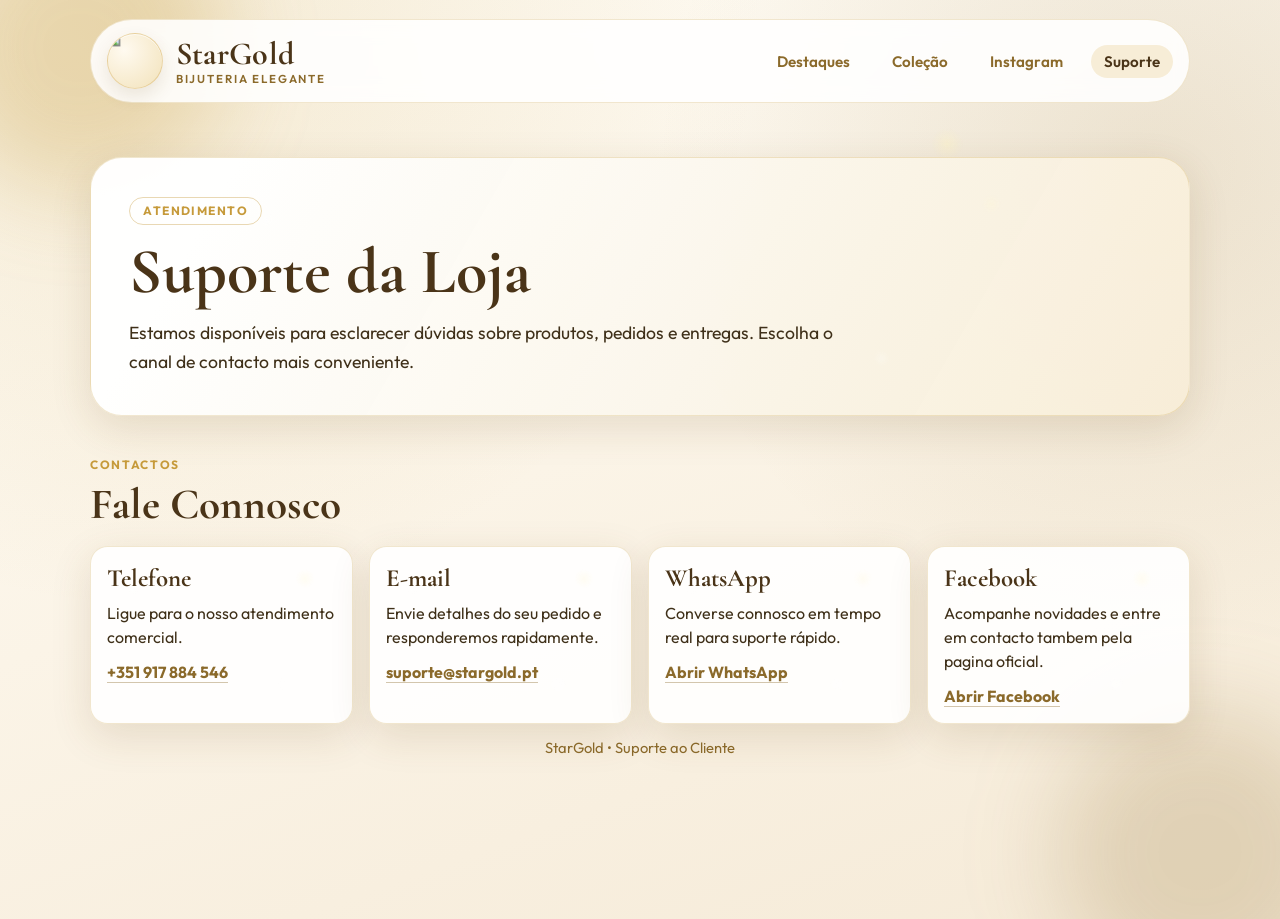
==== support.html @ 159c4df0 "Add files via upload" ====
<!doctype html>
<html lang="pt">
  <head>
    <meta charset="UTF-8" />
    <meta name="viewport" content="width=device-width, initial-scale=1.0" />
    <title>Suporte | StarGold</title>
    <meta
      name="description"
      content="Página de suporte da loja StarGold com telefone, e-mail e WhatsApp."
    />
    <link rel="preconnect" href="https://fonts.googleapis.com" />
    <link rel="preconnect" href="https://fonts.gstatic.com" crossorigin />
    <link
      href="https://fonts.googleapis.com/css2?family=Cormorant+Garamond:wght@500;600;700&family=Outfit:wght@300;400;500;600;700&display=swap"
      rel="stylesheet"
    />
    <link rel="stylesheet" href="styles.css" />
  </head>
  <body>
    <div class="ambient-glow ambient-one"></div>
    <div class="ambient-glow ambient-two"></div>

    <header class="topbar">
      <a class="logo" href="index.html" aria-label="StarGold">
        <span class="logo-mark" aria-hidden="true">
          <img class="logo-image" src="img/logo.png" alt="" />
        </span>
        <span class="logo-text">
          <span class="logo-wordmark">StarGold</span>
          <span class="logo-subtitle">Bijuteria elegante</span>
        </span>
      </a>
      <nav>
        <ul class="menu">
          <li><a href="index.html#destaques">Destaques</a></li>
          <li><a href="index.html#colecao">Coleção</a></li>
          <li><a href="index.html#instagram">Instagram</a></li>
          <li><a href="support.html" aria-current="page">Suporte</a></li>
        </ul>
      </nav>
    </header>

    <main class="support-main">
      <section class="hero reveal" id="suporte">
        <p class="hero-tag">Atendimento</p>
        <h1>Suporte da Loja</h1>
        <p class="hero-copy">
          Estamos disponíveis para esclarecer dúvidas sobre produtos, pedidos e entregas.
          Escolha o canal de contacto mais conveniente.
        </p>
      </section>

      <section class="section reveal">
        <div class="section-header">
          <p class="eyebrow">Contactos</p>
          <h2>Fale Connosco</h2>
        </div>

        <div class="contact-grid">
          <article class="contact-card">
            <h3>Telefone</h3>
            <p>Ligue para o nosso atendimento comercial.</p>
            <a class="contact-link" href="tel:+351917884546">+351 917 884 546</a>
          </article>

          <article class="contact-card">
            <h3>E-mail</h3>
            <p>Envie detalhes do seu pedido e responderemos rapidamente.</p>
            <a class="contact-link" href="mailto:suporte@stargold.pt">suporte@stargold.pt</a>
          </article>

          <article class="contact-card">
            <h3>WhatsApp</h3>
            <p>Converse connosco em tempo real para suporte rápido.</p>
            <a class="contact-link" href="https://wa.me/351917884546" target="_blank" rel="noreferrer"
              >Abrir WhatsApp</a
            >
          </article>

          <article class="contact-card">
            <h3>Facebook</h3>
            <p>Acompanhe novidades e entre em contacto tambem pela pagina oficial.</p>
            <a
              class="contact-link"
              href="https://www.facebook.com/share/1Y6Rcdqh5m/?mibextid=wwXIfr"
              target="_blank"
              rel="noreferrer"
              >Abrir Facebook</a
            >
          </article>
        </div>
      </section>
    </main>

    <footer class="footer">
      <p>StarGold • Suporte ao Cliente</p>
    </footer>

    <script src="main.js"></script>
  </body>
</html>
---- styles.css ----
:root {
  --teal-950: #4a3418;
  --teal-800: #8b6a2b;
  --teal-600: #c69a3a;
  --teal-100: #f7edd7;
  --white: #ffffff;
  --ink: #3f3019;
  --line: rgba(198, 154, 58, 0.24);
  --card-shadow: 0 12px 40px rgba(103, 72, 24, 0.14);
}

*,
*::before,
*::after {
  box-sizing: border-box;
}

html {
  scroll-behavior: smooth;
}

body {
  margin: 0;
  font-family: "Outfit", sans-serif;
  color: var(--ink);
  background:
    radial-gradient(circle at 12% 0%, rgba(198, 154, 58, 0.18), transparent 42%),
    radial-gradient(circle at 90% 18%, rgba(139, 106, 43, 0.14), transparent 36%),
    linear-gradient(160deg, #fffdf7 0%, #fbf4e7 48%, #f5ead7 100%);
  min-height: 100vh;
  overflow-x: hidden;
  position: relative;
}

body::before {
  content: "";
  position: fixed;
  inset: 0;
  pointer-events: none;
  background:
    radial-gradient(circle at 18% 24%, rgba(255, 248, 214, 0.85) 0, rgba(255, 248, 214, 0) 1.2rem),
    radial-gradient(circle at 74% 16%, rgba(255, 245, 196, 0.7) 0, rgba(255, 245, 196, 0) 1rem),
    radial-gradient(circle at 82% 72%, rgba(255, 248, 214, 0.6) 0, rgba(255, 248, 214, 0) 0.8rem);
  opacity: 0.55;
  animation: diamondDust 6s ease-in-out infinite alternate;
  z-index: -1;
}

.ambient-glow {
  position: fixed;
  width: 18rem;
  height: 18rem;
  border-radius: 50%;
  filter: blur(46px);
  z-index: -1;
  animation: floatGlow 8s ease-in-out infinite;
}

.ambient-one {
  background: rgba(198, 154, 58, 0.28);
  top: -6rem;
  left: -4rem;
}

.ambient-two {
  background: rgba(139, 106, 43, 0.2);
  right: -4rem;
  bottom: -6rem;
  animation-delay: 2s;
}

.topbar {
  width: min(1100px, calc(100% - 2rem));
  margin: 1.2rem auto 0;
  padding: 0.8rem 1rem;
  border: 1px solid var(--line);
  border-radius: 999px;
  background: rgba(255, 255, 255, 0.88);
  backdrop-filter: blur(10px);
  display: flex;
  align-items: center;
  justify-content: space-between;
  position: sticky;
  top: 0.8rem;
  z-index: 20;
}

.logo {
  text-decoration: none;
  display: inline-flex;
  align-items: center;
  gap: 0.8rem;
  flex-shrink: 0;
}

.logo-mark {
  width: 3.5rem;
  height: 3.5rem;
  border-radius: 50%;
  overflow: hidden;
  display: grid;
  place-items: center;
  border: 1px solid rgba(198, 154, 58, 0.32);
  background: radial-gradient(circle at 30% 30%, #fffaf0 0%, #f2e2ba 100%);
  box-shadow:
    0 8px 18px rgba(103, 72, 24, 0.12),
    inset 0 1px 0 rgba(255, 255, 255, 0.7);
}

.logo-image {
  display: block;
  width: 100%;
  height: 100%;
  object-fit: cover;
  object-position: center 19%;
  transform: scale(1.62);
  filter: saturate(1.02) contrast(1.02);
}

.logo-text {
  display: flex;
  flex-direction: column;
  line-height: 1;
}

.logo-wordmark {
  font-family: "Cormorant Garamond", serif;
  font-size: 2rem;
  font-weight: 700;
  letter-spacing: 0.01em;
  color: var(--teal-950);
}

.logo-subtitle {
  margin-top: 0.18rem;
  font-size: 0.72rem;
  font-weight: 600;
  letter-spacing: 0.16em;
  text-transform: uppercase;
  color: var(--teal-800);
}

.menu {
  list-style: none;
  margin: 0;
  padding: 0;
  display: flex;
  gap: 1rem;
}

.menu a {
  text-decoration: none;
  color: var(--teal-800);
  font-weight: 600;
  font-size: 0.95rem;
  padding: 0.45rem 0.8rem;
  border-radius: 999px;
  transition: background 0.25s ease, color 0.25s ease;
}

.menu a:hover {
  background: var(--teal-100);
  color: var(--teal-950);
}

.menu a[aria-current="page"] {
  background: var(--teal-100);
  color: var(--teal-950);
}

main,
.instagram,
.footer {
  width: min(1100px, calc(100% - 2rem));
  margin-inline: auto;
}

.hero {
  margin-top: 3.4rem;
  padding: clamp(1.8rem, 3vw, 3.2rem);
  border-radius: 2rem;
  border: 1px solid var(--line);
  background:
    linear-gradient(120deg, rgba(255, 255, 255, 0.97) 12%, rgba(247, 237, 215, 0.96) 100%);
  box-shadow: var(--card-shadow);
  position: relative;
  overflow: hidden;
  isolation: isolate;
}

.hero-tag {
  margin: 0;
  display: inline-block;
  text-transform: uppercase;
  letter-spacing: 0.12em;
  font-size: 0.75rem;
  font-weight: 700;
  color: var(--teal-600);
  padding: 0.35rem 0.8rem;
  border-radius: 999px;
  border: 1px solid rgba(198, 154, 58, 0.38);
}

.hero h1 {
  margin: 1rem 0;
  font-family: "Cormorant Garamond", serif;
  font-size: clamp(2.2rem, 5vw, 4rem);
  line-height: 0.96;
  color: var(--teal-950);
}

.hero-copy {
  max-width: 62ch;
  margin: 0;
  font-size: clamp(1rem, 1.9vw, 1.1rem);
  line-height: 1.65;
}

.hero-actions {
  margin-top: 1.6rem;
  display: flex;
  flex-wrap: wrap;
  gap: 0.8rem;
}

.btn {
  text-decoration: none;
  padding: 0.75rem 1.15rem;
  border-radius: 999px;
  font-weight: 700;
  text-align: center;
  transition: transform 0.25s ease, box-shadow 0.25s ease;
}

.btn:hover {
  transform: translateY(-2px);
}

.btn-primary {
  color: var(--white);
  background: linear-gradient(120deg, var(--teal-800), var(--teal-600));
  box-shadow: 0 10px 24px rgba(139, 106, 43, 0.3);
  position: relative;
  overflow: hidden;
}

.btn-light {
  color: var(--teal-800);
  background: rgba(255, 255, 255, 0.75);
  border: 1px solid var(--line);
}

.section {
  margin-top: 2.6rem;
}

.section-header {
  margin-bottom: 1rem;
}

.eyebrow {
  text-transform: uppercase;
  letter-spacing: 0.14em;
  color: var(--teal-600);
  font-size: 0.75rem;
  font-weight: 700;
  margin: 0;
}

.section h2,
.instagram h2 {
  margin: 0.35rem 0 0;
  font-family: "Cormorant Garamond", serif;
  font-size: clamp(1.9rem, 3.5vw, 2.7rem);
  color: var(--teal-950);
}

.highlight-gallery {
  display: grid;
  gap: 1rem;
}

.highlight-viewport {
  overflow: hidden;
  border-radius: 1.35rem;
}

.highlight-track {
  display: flex;
  transition: transform 0.55s ease;
  will-change: transform;
}

.highlight-slide {
  min-width: 100%;
}

.highlight-page {
  display: grid;
  gap: 0.9rem;
}

.highlight-page.page-size-2 {
  grid-template-columns: repeat(2, minmax(0, 1fr));
}

.highlight-page.page-size-3 {
  grid-template-columns: repeat(3, minmax(0, 1fr));
}

.highlight-page.page-size-4 {
  grid-template-columns: repeat(4, minmax(0, 1fr));
}

.highlight-card {
  display: grid;
  grid-template-columns: 1fr;
  background: var(--white);
  border: 1px solid var(--line);
  border-radius: 1.2rem;
  overflow: hidden;
  box-shadow: var(--card-shadow);
  transform-origin: center;
  transition: transform 0.3s ease;
  position: relative;
  isolation: isolate;
  width: 100%;
}

.highlight-card:hover {
  transform: translateY(-4px);
}

.highlight-card img {
  width: 100%;
  aspect-ratio: 1 / 1;
  height: auto;
  min-height: 0;
  object-fit: cover;
}

.highlight-info {
  padding: 0.8rem 0.85rem 0.9rem;
  display: flex;
  flex-direction: column;
  justify-content: center;
}

.highlight-kicker {
  margin: 0 0 0.35rem;
  text-transform: uppercase;
  letter-spacing: 0.16em;
  font-size: 0.63rem;
  font-weight: 700;
  color: var(--teal-600);
}

.highlight-info h3 {
  margin: 0;
  font-family: "Cormorant Garamond", serif;
  font-size: clamp(1.15rem, 1.8vw, 1.45rem);
  color: var(--teal-950);
}

.highlight-info p {
  margin: 0.35rem 0 0;
  line-height: 1.42;
  font-size: 0.83rem;
}

.carousel-controls {
  display: flex;
  align-items: center;
  justify-content: center;
  gap: 1rem;
}

.carousel-btn {
  width: 2.9rem;
  height: 2.9rem;
  border: 1px solid var(--line);
  border-radius: 999px;
  background: rgba(255, 255, 255, 0.88);
  color: var(--teal-950);
  font-size: 1.55rem;
  line-height: 1;
  cursor: pointer;
  transition: transform 0.25s ease, background 0.25s ease, border-color 0.25s ease;
}

.carousel-btn:hover {
  transform: translateY(-2px);
  background: var(--teal-100);
}

.carousel-dots {
  display: flex;
  align-items: center;
  justify-content: center;
  gap: 0.5rem;
  flex: 1;
}

.carousel-dot {
  width: 0.75rem;
  height: 0.75rem;
  border: 0;
  border-radius: 999px;
  background: rgba(139, 106, 43, 0.22);
  cursor: pointer;
  transition: transform 0.25s ease, background 0.25s ease;
}

.carousel-dot.is-active {
  background: linear-gradient(120deg, var(--teal-800), var(--teal-600));
  transform: scale(1.2);
}

.product-grid {
  margin-top: 1rem;
  display: grid;
  grid-template-columns: repeat(auto-fit, minmax(180px, 1fr));
  gap: 0.85rem;
}

.product-card {
  background: linear-gradient(160deg, rgba(255, 255, 255, 0.96), rgba(247, 237, 215, 0.82));
  border: 1px solid var(--line);
  border-radius: 1rem;
  padding: 0;
  box-shadow: 0 8px 20px rgba(103, 72, 24, 0.1);
  overflow: hidden;
  position: relative;
  isolation: isolate;
}

.product-media {
  width: 100%;
  height: 12rem;
  object-fit: cover;
}

.product-content {
  padding: 0.95rem;
}

.product-ref {
  margin: 0;
  font-weight: 700;
  color: var(--teal-800);
}

.product-card h3 {
  margin: 0 0 0.45rem;
  font-size: 1.08rem;
  color: var(--teal-950);
}

.product-card p {
  margin: 0;
  font-size: 0.95rem;
  line-height: 1.5;
}

.price {
  display: inline-block;
  margin-top: 0.8rem;
  padding: 0.3rem 0.58rem;
  border-radius: 0.5rem;
  background: rgba(139, 106, 43, 0.12);
  color: var(--teal-800);
  font-weight: 700;
}

.data-note {
  margin: 0.25rem 0 0.8rem;
  color: var(--teal-800);
  font-size: 0.92rem;
  font-weight: 500;
}

.data-note.error {
  color: #b63c3c;
}

.empty-state {
  grid-column: 1 / -1;
  margin: 0;
  padding: 1rem;
  border-radius: 0.8rem;
  border: 1px dashed var(--line);
  background: rgba(255, 255, 255, 0.75);
}

.instagram {
  margin-top: 3rem;
  margin-bottom: 1.8rem;
  padding: 1.7rem;
  border-radius: 1.35rem;
  text-align: center;
  border: 1px solid var(--line);
  background: linear-gradient(
    150deg,
    rgba(255, 255, 255, 0.96) 0%,
    rgba(247, 237, 215, 0.96) 100%
  );
  box-shadow: var(--card-shadow);
  position: relative;
  overflow: hidden;
  isolation: isolate;
}

.instagram p {
  max-width: 60ch;
  margin: 0.7rem auto 1.2rem;
  line-height: 1.65;
}

.social-actions {
  display: flex;
  justify-content: center;
  flex-wrap: wrap;
  gap: 0.8rem;
}

.footer {
  margin-bottom: 2rem;
  text-align: center;
  font-size: 0.92rem;
  color: var(--teal-800);
}

.support-main {
  width: min(1100px, calc(100% - 2rem));
  margin-inline: auto;
}

.contact-grid {
  display: grid;
  grid-template-columns: repeat(auto-fit, minmax(220px, 1fr));
  gap: 1rem;
}

.contact-card {
  border-radius: 1.1rem;
  border: 1px solid var(--line);
  background: rgba(255, 255, 255, 0.9);
  box-shadow: var(--card-shadow);
  padding: 1rem;
  position: relative;
  overflow: hidden;
  isolation: isolate;
}

.contact-card h3 {
  margin: 0;
  color: var(--teal-950);
  font-family: "Cormorant Garamond", serif;
  font-size: 1.55rem;
}

.contact-card p {
  margin: 0.5rem 0 0.8rem;
  line-height: 1.5;
}

.contact-link {
  display: inline-block;
  color: var(--teal-800);
  font-weight: 700;
  text-decoration: none;
  border-bottom: 1px solid rgba(139, 106, 43, 0.38);
}

.chatbot-box {
  padding: 1.2rem;
  border-radius: 1.1rem;
  border: 1px solid var(--line);
  background: linear-gradient(160deg, rgba(255, 255, 255, 0.96), rgba(247, 237, 215, 0.84));
  box-shadow: var(--card-shadow);
  position: relative;
  overflow: hidden;
  isolation: isolate;
}

.hero::before,
.highlight-card::before,
.product-card::before,
.instagram::before,
.contact-card::before,
.chatbot-box::before,
.btn-primary::before {
  content: "";
  position: absolute;
  top: -20%;
  left: -35%;
  width: 40%;
  height: 150%;
  background: linear-gradient(
    115deg,
    rgba(255, 255, 255, 0) 0%,
    rgba(255, 250, 224, 0.12) 35%,
    rgba(255, 255, 255, 0.9) 50%,
    rgba(255, 247, 204, 0.22) 60%,
    rgba(255, 255, 255, 0) 100%
  );
  transform: rotate(18deg);
  opacity: 0;
  pointer-events: none;
  animation: goldSweep 7s ease-in-out infinite;
  z-index: 1;
}

.hero::after,
.highlight-card::after,
.product-card::after,
.instagram::after,
.contact-card::after,
.chatbot-box::after {
  content: "";
  position: absolute;
  inset: 0;
  pointer-events: none;
  background:
    radial-gradient(circle at 16% 24%, rgba(255, 255, 255, 0.95) 0, rgba(255, 255, 255, 0) 0.45rem),
    radial-gradient(circle at 82% 18%, rgba(255, 248, 214, 0.75) 0, rgba(255, 248, 214, 0) 0.6rem),
    radial-gradient(circle at 72% 78%, rgba(255, 255, 255, 0.65) 0, rgba(255, 255, 255, 0) 0.5rem);
  opacity: 0.35;
  animation: sparklePulse 4.8s ease-in-out infinite;
  z-index: 0;
}

.hero > *,
.highlight-card > *,
.product-card > *,
.instagram > *,
.contact-card > *,
.chatbot-box > *,
.btn-primary > * {
  position: relative;
  z-index: 2;
}

.chatbot-box p {
  margin: 0;
  line-height: 1.6;
}

.chatbot-hint {
  margin-top: 0.6rem !important;
  color: #6c5530;
}

.chatbot-placeholder {
  margin-top: 1rem;
  border: 1px dashed rgba(198, 154, 58, 0.45);
  border-radius: 0.8rem;
  padding: 1.1rem;
  text-align: center;
  font-weight: 600;
  color: var(--teal-800);
  background: rgba(255, 255, 255, 0.72);
}

.reveal {
  opacity: 0;
  transform: translateY(24px);
  transition: transform 0.6s ease, opacity 0.6s ease;
}

.reveal.visible {
  opacity: 1;
  transform: translateY(0);
}

@keyframes floatGlow {
  0%,
  100% {
    transform: translateY(0) scale(1);
  }
  50% {
    transform: translateY(-14px) scale(1.05);
  }
}

@keyframes goldSweep {
  0%,
  72%,
  100% {
    left: -38%;
    opacity: 0;
  }
  12% {
    opacity: 0.2;
  }
  28% {
    left: 118%;
    opacity: 0.95;
  }
  36% {
    opacity: 0;
  }
}

@keyframes sparklePulse {
  0%,
  100% {
    opacity: 0.2;
    transform: scale(1);
  }
  50% {
    opacity: 0.55;
    transform: scale(1.03);
  }
}

@keyframes diamondDust {
  0% {
    transform: translateY(0);
    opacity: 0.3;
  }
  100% {
    transform: translateY(-10px);
    opacity: 0.6;
  }
}

@media (prefers-reduced-motion: reduce) {
  body::before,
  .hero::before,
  .highlight-card::before,
  .product-card::before,
  .instagram::before,
  .contact-card::before,
  .chatbot-box::before,
  .btn-primary::before,
  .hero::after,
  .highlight-card::after,
  .product-card::after,
  .instagram::after,
  .contact-card::after,
  .chatbot-box::after {
    animation: none;
  }
}

@media (max-width: 900px) {
  .highlight-page.page-size-3,
  .highlight-page.page-size-4 {
    grid-template-columns: repeat(3, minmax(0, 1fr));
  }
}

@media (max-width: 700px) {
  .topbar {
    border-radius: 1.2rem;
    gap: 1rem;
    padding: 0.8rem;
    flex-direction: column;
    align-items: flex-start;
  }

  .logo-mark {
    width: 3rem;
    height: 3rem;
  }

  .logo-wordmark {
    font-size: 1.6rem;
  }

  .logo-subtitle {
    font-size: 0.62rem;
  }

  .logo {
    gap: 0.65rem;
  }

  .menu {
    flex-wrap: wrap;
  }

  .hero {
    margin-top: 2rem;
  }

  .hero-actions {
    display: grid;
    grid-template-columns: repeat(2, minmax(0, 1fr));
    width: 100%;
    gap: 0.7rem;
  }

  .hero-actions .btn {
    width: 100%;
    padding-inline: 0.85rem;
  }

  .highlight-info {
    padding: 0.72rem 0.75rem 0.8rem;
  }

  .highlight-info h3 {
    font-size: 1.05rem;
  }

  .highlight-info p {
    font-size: 0.78rem;
  }

  .highlight-page.page-size-2,
  .highlight-page.page-size-3,
  .highlight-page.page-size-4 {
    grid-template-columns: repeat(2, minmax(0, 1fr));
  }

  .carousel-controls {
    gap: 0.6rem;
  }

  .carousel-btn {
    width: 2.6rem;
    height: 2.6rem;
  }
}

@media (max-width: 440px) {
  .hero-actions {
    grid-template-columns: 1fr;
  }
}
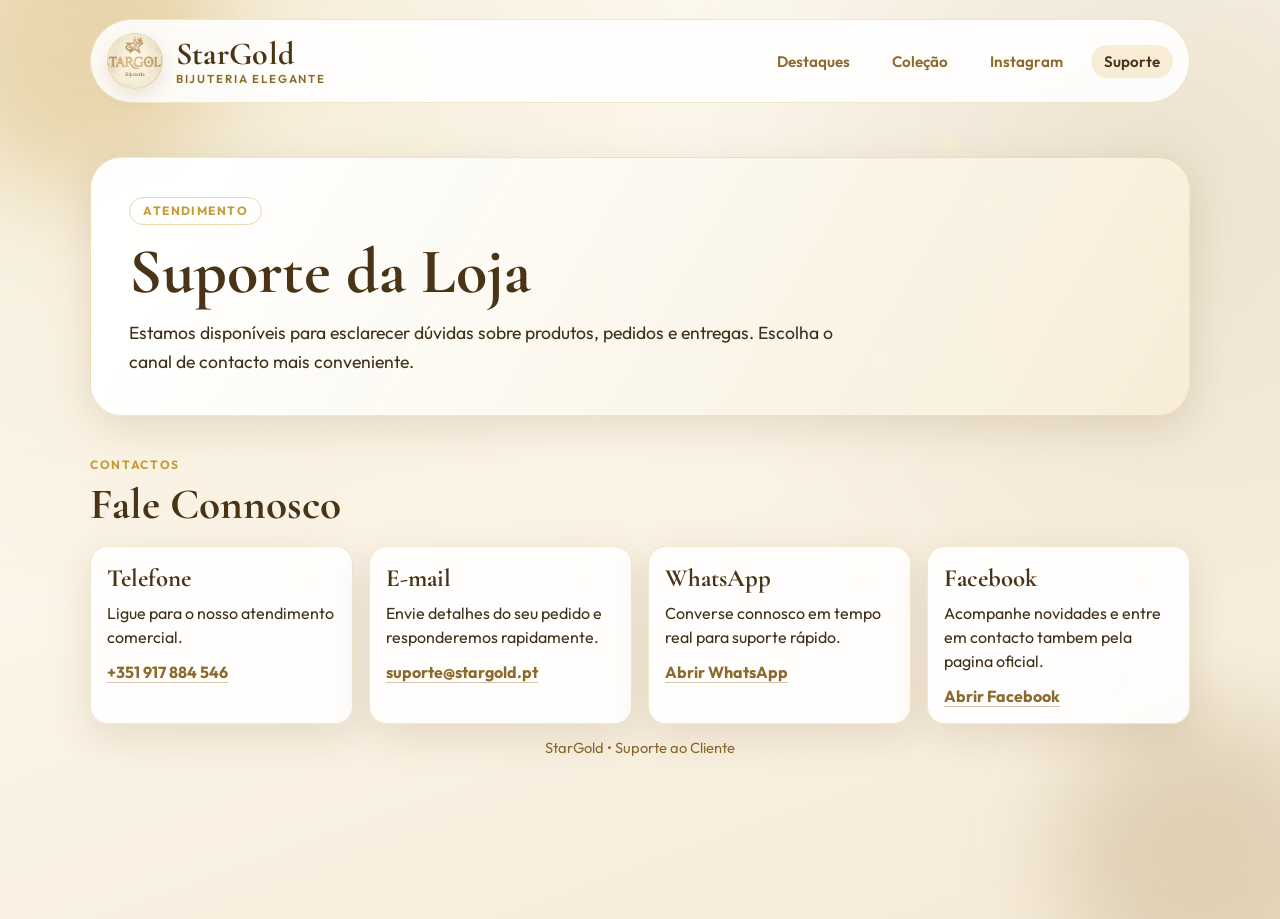
==== commit d06722ce: "fix support webpage logo" ====
--- a/support.html
+++ b/support.html
@@ -23,7 +23,7 @@
     <header class="topbar">
       <a class="logo" href="index.html" aria-label="StarGold">
         <span class="logo-mark" aria-hidden="true">
-          <img class="logo-image" src="img/logo.png" alt="" />
+          <img class="logo-image" src="img/logo.PNG" alt="" />
         </span>
         <span class="logo-text">
           <span class="logo-wordmark">StarGold</span>
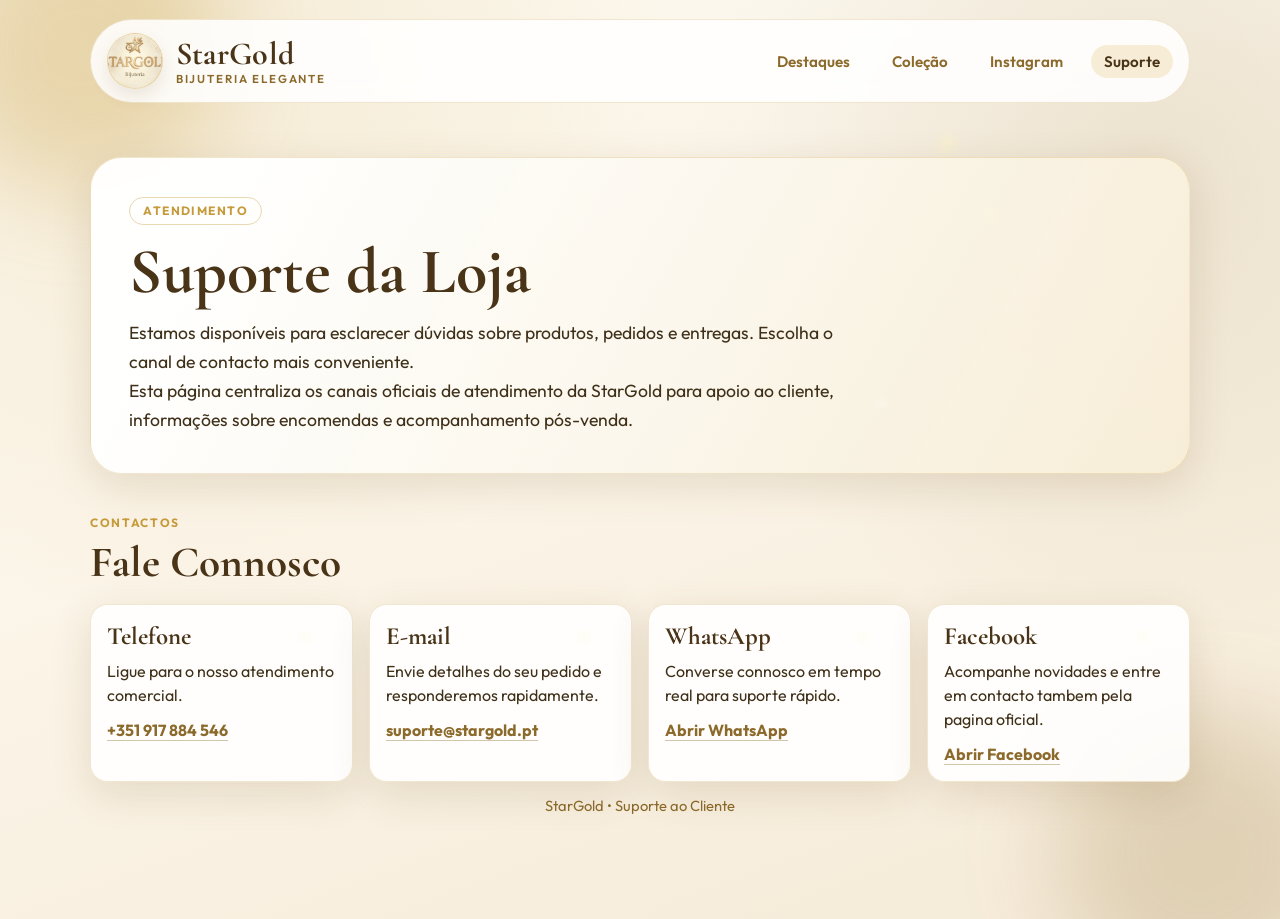
==== commit fa1ed3d9: "Improve SEO signals for static pages" ====
--- a/support.html
+++ b/support.html
@@ -8,6 +8,8 @@
       name="description"
       content="Página de suporte da loja StarGold com telefone, e-mail e WhatsApp."
     />
+    <meta name="robots" content="index, follow, max-image-preview:large" />
+    <link rel="canonical" href="https://stargold-site.vercel.app/support.html" />
     <link rel="preconnect" href="https://fonts.googleapis.com" />
     <link rel="preconnect" href="https://fonts.gstatic.com" crossorigin />
     <link
@@ -47,6 +49,10 @@
         <p class="hero-copy">
           Estamos disponíveis para esclarecer dúvidas sobre produtos, pedidos e entregas.
           Escolha o canal de contacto mais conveniente.
+        </p>
+        <p class="hero-copy">
+          Esta página centraliza os canais oficiais de atendimento da StarGold para apoio
+          ao cliente, informações sobre encomendas e acompanhamento pós-venda.
         </p>
       </section>
 
